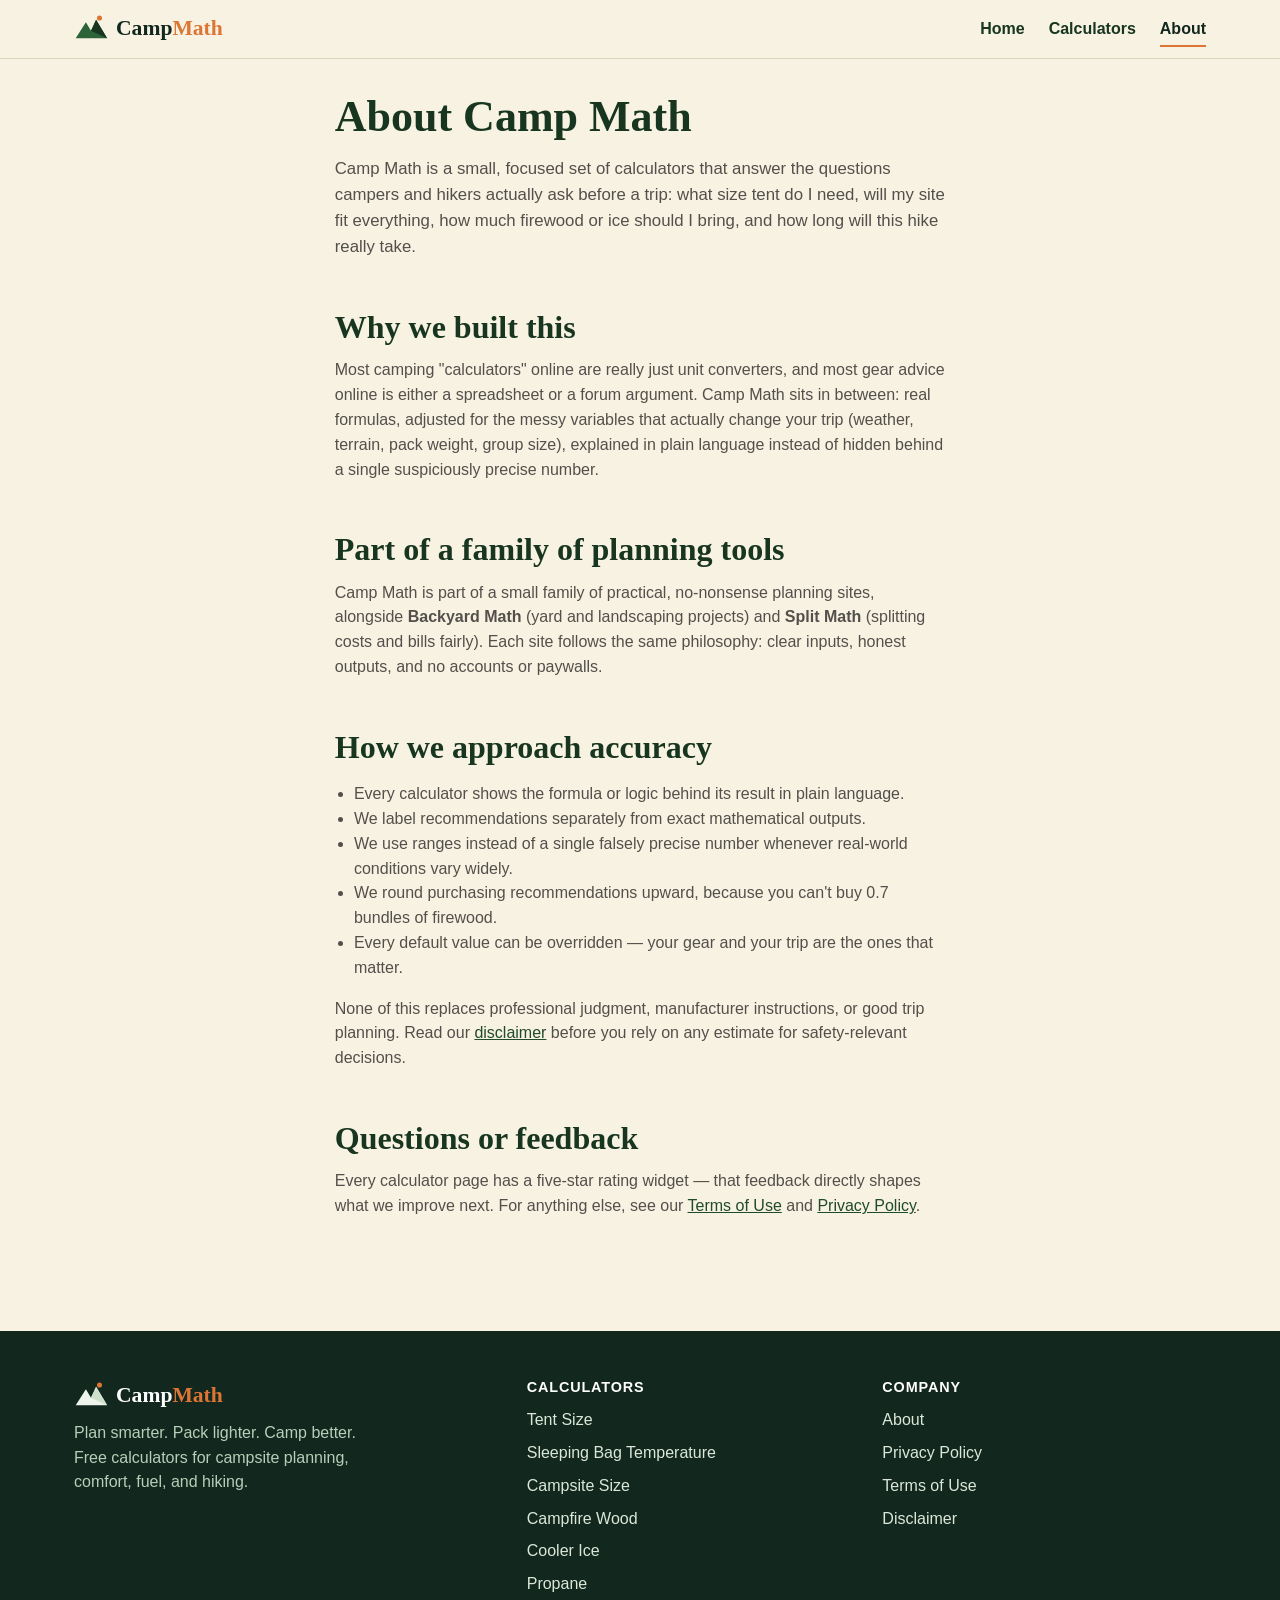
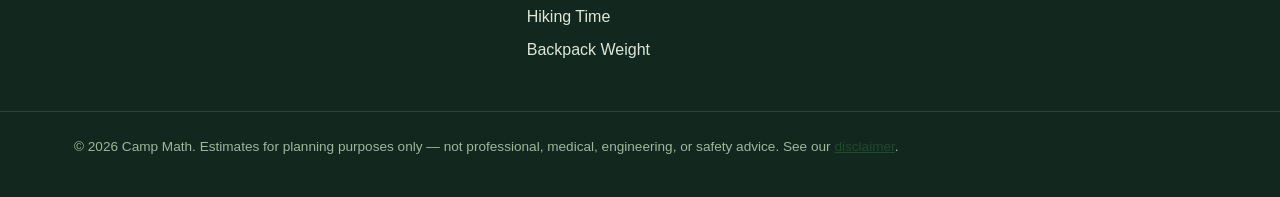
==== about.html @ 2137af8e "Build Camp Math: 8 camping/hiking calculators + homepage and legal pages Static HTML/CSS/vanilla-JS " ====
<!doctype html>
<html lang="en">
<head>
<meta charset="UTF-8">
<meta name="viewport" content="width=device-width, initial-scale=1">
<title>About Camp Math — Free Camping &amp; Hiking Calculators</title>
<meta name="description" content="Camp Math builds free, transparent planning calculators for campsite setup, camp comfort, fuel and supplies, and hiking and packing. Learn who we are and how our estimates work.">
<link rel="canonical" href="https://campmath.com/about.html">
<meta property="og:type" content="website">
<meta property="og:site_name" content="Camp Math">
<meta property="og:title" content="About Camp Math">
<meta property="og:description" content="Free, transparent planning calculators for campers and hikers. Learn how Camp Math's estimates work and why we show ranges instead of false precision.">
<meta property="og:url" content="https://campmath.com/about.html">
<meta property="og:image" content="https://campmath.com/images/og-image.png">
<meta name="twitter:card" content="summary_large_image">
<link rel="icon" href="/images/favicon.svg" type="image/svg+xml">
<link rel="stylesheet" href="/css/style.css">
</head>
<body>
<a class="skip-link" href="#main">Skip to main content</a>

<header class="site-header">
  <div class="container header-inner">
    <a href="/index.html" class="logo" aria-label="Camp Math home">
      <svg viewBox="0 0 40 40" aria-hidden="true"><path d="M2 31 L14 12 L20 22 L26 9 L39 31 Z" fill="#2c6339"/><path d="M20 22 L26 9 L39 31 Z" fill="#17351f"/><circle cx="30" cy="7" r="3" fill="#dd7635"/></svg>
      <span>Camp<span class="logo-accent">Math</span></span>
    </a>
    <button class="nav-toggle" type="button" data-nav-toggle aria-expanded="false" aria-controls="primary-nav">
      <span class="visually-hidden">Menu</span>
      <svg viewBox="0 0 24 24" fill="none" stroke="currentColor" stroke-width="2" stroke-linecap="round" aria-hidden="true"><line x1="3" y1="6" x2="21" y2="6"/><line x1="3" y1="12" x2="21" y2="12"/><line x1="3" y1="18" x2="21" y2="18"/></svg>
    </button>
    <nav id="primary-nav" class="primary-nav" data-primary-nav aria-label="Primary">
      <ul>
        <li><a href="/index.html">Home</a></li>
        <li><a href="/index.html#calculators">Calculators</a></li>
        <li><a href="/about.html" aria-current="page">About</a></li>
      </ul>
    </nav>
  </div>
</header>

<main id="main">
  <section class="section calc-hero">
    <div class="container prose">
      <h1>About Camp Math</h1>
      <p class="calc-intro">Camp Math is a small, focused set of calculators that answer the questions campers and hikers actually ask before a trip: what size tent do I need, will my site fit everything, how much firewood or ice should I bring, and how long will this hike really take.</p>

      <h2>Why we built this</h2>
      <p>Most camping "calculators" online are really just unit converters, and most gear advice online is either a spreadsheet or a forum argument. Camp Math sits in between: real formulas, adjusted for the messy variables that actually change your trip (weather, terrain, pack weight, group size), explained in plain language instead of hidden behind a single suspiciously precise number.</p>

      <h2>Part of a family of planning tools</h2>
      <p>Camp Math is part of a small family of practical, no-nonsense planning sites, alongside <strong>Backyard Math</strong> (yard and landscaping projects) and <strong>Split Math</strong> (splitting costs and bills fairly). Each site follows the same philosophy: clear inputs, honest outputs, and no accounts or paywalls.</p>

      <h2>How we approach accuracy</h2>
      <ul>
        <li>Every calculator shows the formula or logic behind its result in plain language.</li>
        <li>We label recommendations separately from exact mathematical outputs.</li>
        <li>We use ranges instead of a single falsely precise number whenever real-world conditions vary widely.</li>
        <li>We round purchasing recommendations upward, because you can't buy 0.7 bundles of firewood.</li>
        <li>Every default value can be overridden — your gear and your trip are the ones that matter.</li>
      </ul>
      <p>None of this replaces professional judgment, manufacturer instructions, or good trip planning. Read our <a href="/disclaimer.html">disclaimer</a> before you rely on any estimate for safety-relevant decisions.</p>

      <h2>Questions or feedback</h2>
      <p>Every calculator page has a five-star rating widget — that feedback directly shapes what we improve next. For anything else, see our <a href="/terms-of-use.html">Terms of Use</a> and <a href="/privacy-policy.html">Privacy Policy</a>.</p>
    </div>
  </section>
</main>

<footer class="site-footer contour-tile">
  <div class="container footer-inner">
    <div class="footer-brand">
      <a href="/index.html" class="logo" aria-label="Camp Math home">
        <svg viewBox="0 0 40 40" aria-hidden="true"><path d="M2 31 L14 12 L20 22 L26 9 L39 31 Z" fill="#eef4ec"/><path d="M20 22 L26 9 L39 31 Z" fill="#cfe0cd"/><circle cx="30" cy="7" r="3" fill="#dd7635"/></svg>
        <span>Camp<span class="logo-accent">Math</span></span>
      </a>
      <p class="footer-tagline">Plan smarter. Pack lighter. Camp better. Free calculators for campsite planning, comfort, fuel, and hiking.</p>
    </div>
    <div class="footer-col">
      <h3>Calculators</h3>
      <ul>
        <li><a href="/calculators/tent-size.html">Tent Size</a></li>
        <li><a href="/calculators/sleeping-bag.html">Sleeping Bag Temperature</a></li>
        <li><a href="/calculators/campsite-size.html">Campsite Size</a></li>
        <li><a href="/calculators/campfire-wood.html">Campfire Wood</a></li>
        <li><a href="/calculators/cooler-ice.html">Cooler Ice</a></li>
        <li><a href="/calculators/propane.html">Propane</a></li>
        <li><a href="/calculators/hiking-time.html">Hiking Time</a></li>
        <li><a href="/calculators/backpack-weight.html">Backpack Weight</a></li>
      </ul>
    </div>
    <div class="footer-col">
      <h3>Company</h3>
      <ul>
        <li><a href="/about.html">About</a></li>
        <li><a href="/privacy-policy.html">Privacy Policy</a></li>
        <li><a href="/terms-of-use.html">Terms of Use</a></li>
        <li><a href="/disclaimer.html">Disclaimer</a></li>
      </ul>
    </div>
  </div>
  <div class="footer-bottom">
    <div class="container">
      <p>&copy; <span data-current-year></span> Camp Math. Estimates for planning purposes only — not professional, medical, engineering, or safety advice. See our <a href="/disclaimer.html">disclaimer</a>.</p>
    </div>
  </div>
</footer>

<script src="/js/shared.js"></script>
</body>
</html>
---- css/style.css ----
/* =========================================================================
   Camp Math — shared stylesheet
   Design tokens, layout, components, and utilities used by every page.
   No build step: this file is loaded as-is by every HTML page in the site.
   ========================================================================= */

/* ---------- Design tokens ---------- */
:root {
  /* Brand palette */
  --forest-900: #12271d;
  --forest-800: #17351f;
  --forest-700: #204a2c;
  --forest-600: #2c6339;
  --forest-500: #3c7d49;
  --forest-100: #e3ede2;

  --canvas: #f8f2e3;
  --canvas-dim: #efe6cf;
  --canvas-card: #fffdf6;

  --charcoal: #292722;
  --charcoal-soft: #52504a;

  --sky: #5f95a8;
  --sky-dark: #3f6f80;
  --sky-tint: #e4eff2;

  --ember: #dd7635;
  --ember-dark: #b85a20;
  --ember-tint: #fbe8d8;

  --success: #3c7d49;
  --danger: #b3402c;
  --danger-tint: #fbe5df;

  /* Semantic */
  --bg: var(--canvas);
  --bg-alt: var(--canvas-dim);
  --surface: var(--canvas-card);
  --text: var(--charcoal);
  --text-muted: var(--charcoal-soft);
  --border: #e0d5b8;
  --focus-ring: #2c6339;

  /* Type */
  --font-body: -apple-system, BlinkMacSystemFont, "Segoe UI", Roboto, "Helvetica Neue", Arial, sans-serif;
  --font-display: Georgia, "Iowan Old Style", "Palatino Linotype", serif;

  /* Spacing scale */
  --space-1: 0.25rem;
  --space-2: 0.5rem;
  --space-3: 0.75rem;
  --space-4: 1rem;
  --space-5: 1.5rem;
  --space-6: 2rem;
  --space-7: 3rem;
  --space-8: 4.5rem;

  /* Shape */
  --radius-sm: 8px;
  --radius-md: 14px;
  --radius-lg: 22px;
  --radius-pill: 999px;

  /* Shadow */
  --shadow-sm: 0 1px 2px rgba(18, 39, 29, 0.08), 0 1px 1px rgba(18, 39, 29, 0.06);
  --shadow-md: 0 6px 20px rgba(18, 39, 29, 0.1), 0 2px 6px rgba(18, 39, 29, 0.06);
  --shadow-lg: 0 18px 40px rgba(18, 39, 29, 0.16), 0 6px 16px rgba(18, 39, 29, 0.08);

  --container-w: 1180px;
  --transition: 180ms ease;
}

/* ---------- Reset ---------- */
*, *::before, *::after { box-sizing: border-box; }
html { -webkit-text-size-adjust: 100%; scroll-behavior: smooth; }
@media (prefers-reduced-motion: reduce) {
  html { scroll-behavior: auto; }
  *, *::before, *::after {
    animation-duration: 0.001ms !important;
    animation-iteration-count: 1 !important;
    transition-duration: 0.001ms !important;
    scroll-behavior: auto !important;
  }
}
body {
  margin: 0;
  background: var(--bg);
  color: var(--text);
  font-family: var(--font-body);
  line-height: 1.55;
  -webkit-font-smoothing: antialiased;
}
img, svg { max-width: 100%; display: block; }
ul, ol { padding-left: 1.2em; }
a { color: var(--forest-700); }
a:hover { color: var(--ember-dark); }
h1, h2, h3, h4 { font-family: var(--font-display); line-height: 1.2; margin: 0 0 var(--space-3); color: var(--forest-800); }
h1 { font-size: clamp(1.9rem, 4vw, 2.75rem); }
h2 { font-size: clamp(1.5rem, 2.6vw, 2rem); }
h3 { font-size: 1.2rem; }
p { margin: 0 0 var(--space-4); }
button { font-family: inherit; }

.container { width: 100%; max-width: var(--container-w); margin: 0 auto; padding: 0 var(--space-5); }

.visually-hidden {
  position: absolute; width: 1px; height: 1px; padding: 0; margin: -1px;
  overflow: hidden; clip: rect(0,0,0,0); white-space: nowrap; border: 0;
}
.skip-link {
  position: absolute; left: var(--space-4); top: -60px;
  background: var(--forest-800); color: #fff; padding: var(--space-3) var(--space-4);
  border-radius: var(--radius-sm); z-index: 200; transition: top var(--transition);
}
.skip-link:focus { top: var(--space-4); }

:focus-visible {
  outline: 3px solid var(--focus-ring);
  outline-offset: 2px;
  border-radius: 4px;
}

/* Topographic contour pattern, used as a subtle background texture */
.contour-bg {
  background-image:
    radial-gradient(circle at 20% 30%, rgba(60, 125, 73, 0.10) 0, rgba(60, 125, 73, 0.10) 40px, transparent 41px),
    radial-gradient(circle at 20% 30%, rgba(60, 125, 73, 0.08) 0, rgba(60, 125, 73, 0.08) 70px, transparent 71px),
    radial-gradient(circle at 85% 70%, rgba(95, 149, 168, 0.10) 0, rgba(95, 149, 168, 0.10) 55px, transparent 56px),
    radial-gradient(circle at 85% 70%, rgba(95, 149, 168, 0.08) 0, rgba(95, 149, 168, 0.08) 90px, transparent 91px);
  background-repeat: no-repeat;
  background-size: 100% 100%;
}
.contour-tile {
  background-image: url("data:image/svg+xml,%3Csvg xmlns='http://www.w3.org/2000/svg' width='120' height='120' viewBox='0 0 120 120'%3E%3Cg fill='none' stroke='%233c7d49' stroke-opacity='0.09' stroke-width='1.5'%3E%3Ccircle cx='60' cy='60' r='14'/%3E%3Ccircle cx='60' cy='60' r='28'/%3E%3Ccircle cx='60' cy='60' r='42'/%3E%3Ccircle cx='60' cy='60' r='56'/%3E%3C/g%3E%3C/svg%3E");
  background-size: 120px 120px;
}

/* ---------- Buttons ---------- */
.btn {
  display: inline-flex; align-items: center; justify-content: center; gap: var(--space-2);
  font-weight: 600; font-size: 0.95rem; text-decoration: none; cursor: pointer;
  border-radius: var(--radius-pill); border: 2px solid transparent;
  padding: 0.75em 1.5em; transition: transform var(--transition), box-shadow var(--transition), background var(--transition), color var(--transition);
  line-height: 1.2;
}
.btn:hover { transform: translateY(-1px); }
.btn:active { transform: translateY(0); }
.btn-primary { background: var(--ember); color: #fff; box-shadow: var(--shadow-sm); }
.btn-primary:hover { background: var(--ember-dark); color: #fff; box-shadow: var(--shadow-md); }
.btn-secondary { background: var(--forest-800); color: #fff; }
.btn-secondary:hover { background: var(--forest-900); color: #fff; }
.btn-outline { background: transparent; border-color: var(--forest-700); color: var(--forest-800); }
.btn-outline:hover { background: var(--forest-100); color: var(--forest-900); }
.btn-ghost { background: transparent; color: var(--forest-800); padding: 0.6em 1em; }
.btn-ghost:hover { background: var(--forest-100); }
.btn-sm { padding: 0.5em 1.1em; font-size: 0.85rem; }
.btn-block { width: 100%; }
.btn:disabled { opacity: 0.55; cursor: not-allowed; transform: none; }

/* ---------- Header ---------- */
.site-header {
  position: sticky; top: 0; z-index: 100;
  background: rgba(248, 242, 227, 0.92);
  backdrop-filter: saturate(140%) blur(8px);
  border-bottom: 1px solid var(--border);
}
.header-inner { display: flex; align-items: center; justify-content: space-between; padding-block: var(--space-3); gap: var(--space-4); }
.logo { display: inline-flex; align-items: center; gap: var(--space-2); text-decoration: none; font-family: var(--font-display); font-weight: 700; font-size: 1.35rem; color: var(--forest-900); }
.logo svg { width: 34px; height: 34px; flex: none; }
.logo-accent { color: var(--ember); }
.nav-toggle {
  display: none; background: transparent; border: 2px solid var(--forest-700); border-radius: var(--radius-sm);
  padding: 0.4em 0.6em; cursor: pointer;
}
.nav-toggle svg { width: 22px; height: 22px; }
.primary-nav ul { list-style: none; display: flex; gap: var(--space-5); margin: 0; padding: 0; align-items: center; }
.primary-nav a { text-decoration: none; font-weight: 600; color: var(--forest-800); padding: var(--space-2) 0; border-bottom: 2px solid transparent; }
.primary-nav a:hover, .primary-nav a[aria-current="page"] { border-bottom-color: var(--ember); color: var(--forest-900); }

@media (max-width: 720px) {
  .nav-toggle { display: inline-flex; align-items: center; justify-content: center; }
  .primary-nav {
    position: absolute; inset-inline: 0; top: 100%;
    background: var(--canvas); border-bottom: 1px solid var(--border);
    box-shadow: var(--shadow-md);
    max-height: 0; overflow: hidden;
    visibility: hidden;
    transition: max-height var(--transition), visibility 0s linear var(--transition);
  }
  .primary-nav.is-open { max-height: 400px; visibility: visible; transition-delay: 0s; }
  .primary-nav ul { flex-direction: column; align-items: stretch; gap: 0; padding: var(--space-3) var(--space-5) var(--space-5); }
  .primary-nav a { display: block; padding: var(--space-3) 0; }
}

/* ---------- Footer ---------- */
.site-footer { background: var(--forest-900); color: #eef4ec; margin-top: var(--space-8); }
.footer-inner { padding-block: var(--space-7); display: grid; gap: var(--space-6); grid-template-columns: 1.3fr 1fr 1fr; }
.footer-brand .logo { color: #fff; }
.footer-tagline { color: #b9ceb8; max-width: 32ch; }
.footer-col h3 { color: #fff; font-family: var(--font-body); font-size: 0.9rem; text-transform: uppercase; letter-spacing: 0.06em; margin-bottom: var(--space-3); }
.footer-col ul { list-style: none; margin: 0; padding: 0; display: grid; gap: var(--space-2); }
.footer-col a { color: #dbe8d9; text-decoration: none; }
.footer-col a:hover { color: #fff; text-decoration: underline; }
.footer-bottom { border-top: 1px solid rgba(255,255,255,0.12); padding-block: var(--space-5); color: #9fb69d; font-size: 0.85rem; }
@media (max-width: 780px) { .footer-inner { grid-template-columns: 1fr; } }

/* ---------- Hero ---------- */
.hero {
  padding-block: var(--space-8) var(--space-7);
  background: linear-gradient(180deg, var(--forest-100), var(--canvas) 70%);
  position: relative; overflow: hidden;
}
.hero-inner { display: grid; grid-template-columns: 1.1fr 0.9fr; gap: var(--space-7); align-items: center; }
.hero-eyebrow {
  display: inline-flex; align-items: center; gap: var(--space-2);
  background: var(--ember-tint); color: var(--ember-dark); font-weight: 700; font-size: 0.8rem;
  padding: 0.35em 0.9em; border-radius: var(--radius-pill); margin-bottom: var(--space-4); letter-spacing: 0.02em;
}
.hero h1 { margin-bottom: var(--space-3); }
.hero-tagline { font-size: 1.2rem; color: var(--forest-700); font-weight: 600; }
.hero-lead { font-size: 1.05rem; color: var(--text-muted); max-width: 54ch; }
.hero-actions { display: flex; gap: var(--space-4); flex-wrap: wrap; margin-top: var(--space-5); }
.hero-art { justify-self: center; }
@media (max-width: 860px) {
  .hero-inner { grid-template-columns: 1fr; }
  .hero-art { order: -1; max-width: 280px; margin-inline: auto; }
}

/* Campfire flicker illustration used in the hero */
.campfire { width: 230px; }
.campfire .flame { transform-origin: 50% 100%; animation: flicker 2.6s ease-in-out infinite; }
.campfire .flame-inner { transform-origin: 50% 100%; animation: flicker 2.1s ease-in-out infinite reverse; }
@keyframes flicker {
  0%, 100% { transform: scaleY(1) scaleX(1) rotate(0deg); }
  25% { transform: scaleY(1.05) scaleX(0.97) rotate(-1.5deg); }
  50% { transform: scaleY(0.96) scaleX(1.03) rotate(1deg); }
  75% { transform: scaleY(1.03) scaleX(0.98) rotate(-0.5deg); }
}

/* ---------- Section basics ---------- */
.section { padding-block: var(--space-8); }
.section-alt { background: var(--bg-alt); }
.section-head { max-width: 62ch; margin-bottom: var(--space-6); }
.section-head p { color: var(--text-muted); }
.eyebrow { text-transform: uppercase; letter-spacing: 0.08em; font-weight: 700; color: var(--forest-600); font-size: 0.8rem; }

/* ---------- Cards ---------- */
.card {
  background: var(--surface); border-radius: var(--radius-lg); box-shadow: var(--shadow-sm);
  border: 1px solid var(--border); padding: var(--space-5); transition: box-shadow var(--transition), transform var(--transition);
}
.grid { display: grid; gap: var(--space-5); }
.grid-2 { grid-template-columns: repeat(2, 1fr); }
.grid-3 { grid-template-columns: repeat(3, 1fr); }
.grid-4 { grid-template-columns: repeat(4, 1fr); }
@media (max-width: 980px) { .grid-4 { grid-template-columns: repeat(2, 1fr); } .grid-3 { grid-template-columns: repeat(2, 1fr); } }
@media (max-width: 620px) { .grid-2, .grid-3, .grid-4 { grid-template-columns: 1fr; } }

.calc-card {
  display: flex; flex-direction: column; gap: var(--space-3); text-decoration: none; color: inherit;
  height: 100%;
}
.calc-card:hover, .calc-card:focus-visible { box-shadow: var(--shadow-lg); transform: translateY(-3px); }
.calc-card .icon-badge { background: var(--forest-100); color: var(--forest-700); }
.calc-card h3 { margin: 0; color: var(--forest-900); font-size: 1.15rem; }
.calc-card p { color: var(--text-muted); margin: 0; font-size: 0.95rem; flex-grow: 1; }
.calc-card .card-cta { font-weight: 700; color: var(--ember-dark); display: inline-flex; align-items: center; gap: 0.35em; }
.calc-card .card-cta svg { width: 16px; height: 16px; transition: transform var(--transition); }
.calc-card:hover .card-cta svg { transform: translateX(3px); }

.icon-badge {
  width: 52px; height: 52px; border-radius: var(--radius-md);
  display: inline-flex; align-items: center; justify-content: center; flex: none;
}
.icon-badge svg { width: 28px; height: 28px; }

.category-card { border-top: 4px solid var(--sky); }
.category-card.cat-fuel { border-top-color: var(--ember); }
.category-card.cat-comfort { border-top-color: var(--forest-500); }
.category-card.cat-hiking { border-top-color: var(--sky-dark); }
.category-card h3 { display: flex; align-items: center; gap: var(--space-2); }

.featured-card {
  display: grid; grid-template-columns: 1fr 1fr; gap: var(--space-6); align-items: center;
  background: linear-gradient(135deg, var(--forest-800), var(--forest-600));
  color: #fff; border: none; box-shadow: var(--shadow-lg);
}
.featured-card h2, .featured-card h3 { color: #fff; }
.featured-card p { color: #dcebda; }
.featured-card .eyebrow { color: #bfe0c2; }
@media (max-width: 780px) { .featured-card { grid-template-columns: 1fr; } }

/* ---------- Steps / how it works ---------- */
.steps { counter-reset: step; }
.step { position: relative; padding-left: 3.2rem; }
.step::before {
  counter-increment: step; content: counter(step);
  position: absolute; left: 0; top: 0; width: 2.4rem; height: 2.4rem; border-radius: 50%;
  background: var(--forest-700); color: #fff; font-weight: 700; display: flex; align-items: center; justify-content: center;
}

/* ---------- Trust section ---------- */
.trust-grid { display: grid; grid-template-columns: repeat(3, 1fr); gap: var(--space-5); }
@media (max-width: 780px) { .trust-grid { grid-template-columns: 1fr; } }
.trust-card { text-align: left; }
.trust-card .icon-badge { background: var(--sky-tint); color: var(--sky-dark); margin-bottom: var(--space-3); }

/* ---------- Calculator page layout ---------- */
.calc-hero { padding-block: var(--space-6) var(--space-5); }
.calc-hero .eyebrow { display: block; margin-bottom: var(--space-2); }
.breadcrumbs { font-size: 0.85rem; color: var(--text-muted); margin-bottom: var(--space-3); }
.breadcrumbs a { color: var(--text-muted); }
.calc-intro { max-width: 68ch; color: var(--text-muted); font-size: 1.05rem; }

.calc-layout {
  display: grid; grid-template-columns: 1.15fr 0.85fr; gap: var(--space-6); align-items: start;
}
@media (max-width: 940px) { .calc-layout { grid-template-columns: 1fr; } }

.calc-form-card { padding: var(--space-6); }
.calc-form-card h2 { font-size: 1.3rem; }

.field { margin-bottom: var(--space-5); }
.field label, .field legend { display: block; font-weight: 700; margin-bottom: 0.35em; color: var(--forest-900); font-size: 0.95rem; padding: 0; }
.field .help { display: block; font-weight: 400; font-size: 0.85rem; color: var(--text-muted); margin-top: 0.3em; }
.field input[type="number"], .field input[type="text"], .field input[type="time"], .field select {
  width: 100%; padding: 0.65em 0.8em; border-radius: var(--radius-sm); border: 1.5px solid var(--border);
  background: #fff; font-size: 1rem; color: var(--text); transition: border-color var(--transition), box-shadow var(--transition);
}
.field input:focus, .field select:focus { border-color: var(--forest-600); box-shadow: 0 0 0 3px rgba(60,125,73,0.15); }
.field-row { display: grid; gap: var(--space-4); grid-template-columns: repeat(2, 1fr); }
.field-row.cols-3 { grid-template-columns: repeat(3, 1fr); }
@media (max-width: 560px) { .field-row, .field-row.cols-3 { grid-template-columns: 1fr; } }
.field.invalid input, .field.invalid select { border-color: var(--danger); }
.field .error-msg { display: none; color: var(--danger); font-size: 0.85rem; margin-top: 0.3em; font-weight: 600; }
.field.invalid .error-msg { display: block; }
fieldset { border: none; margin: 0; padding: 0; }

.unit-toggle, .segmented {
  display: inline-flex; background: var(--bg-alt); border-radius: var(--radius-pill); padding: 3px; gap: 2px;
}
.segmented { display: flex; flex-wrap: wrap; }
.unit-toggle button, .segmented button {
  border: none; background: transparent; padding: 0.5em 1em; border-radius: var(--radius-pill);
  font-weight: 600; font-size: 0.85rem; cursor: pointer; color: var(--text-muted); flex: 1;
}
.unit-toggle button[aria-pressed="true"], .segmented button[aria-pressed="true"] {
  background: var(--forest-700); color: #fff; box-shadow: var(--shadow-sm);
}

.range-field { display: flex; align-items: center; gap: var(--space-3); }
.range-field input[type="range"] { flex: 1; accent-color: var(--forest-600); }
.range-value { min-width: 4.2em; text-align: right; font-weight: 700; color: var(--forest-800); }

.checkbox-row { display: flex; align-items: center; gap: var(--space-2); font-weight: 600; }
.checkbox-row input { width: 1.15em; height: 1.15em; accent-color: var(--forest-600); }

.form-actions { display: flex; gap: var(--space-3); flex-wrap: wrap; margin-top: var(--space-6); }

/* Appliance / multi-row repeaters (propane calculator) */
.repeater-row { border: 1.5px dashed var(--border); border-radius: var(--radius-md); padding: var(--space-4); margin-bottom: var(--space-4); position: relative; }
.repeater-row .remove-row { position: absolute; top: var(--space-3); right: var(--space-3); background: var(--danger-tint); color: var(--danger); border: none; border-radius: 50%; width: 28px; height: 28px; cursor: pointer; font-weight: 700; }

/* ---------- Results ---------- */
.results-panel { position: sticky; top: 92px; display: grid; gap: var(--space-4); }
@media (max-width: 940px) { .results-panel { position: static; } }

.result-primary {
  background: linear-gradient(160deg, var(--forest-700), var(--forest-800));
  color: #fff; padding: var(--space-6); text-align: center; border: none; box-shadow: var(--shadow-lg);
  animation: pop-in 420ms ease;
}
@keyframes pop-in { from { opacity: 0; transform: translateY(8px) scale(0.98); } to { opacity: 1; transform: none; } }
.result-primary .eyebrow { color: #bfe0c2; }
.result-primary .result-value { font-family: var(--font-display); font-size: clamp(2.1rem, 5vw, 3rem); font-weight: 700; margin: var(--space-2) 0; }
.result-primary .result-unit { font-size: 1.1rem; font-weight: 400; opacity: 0.85; }
.result-primary .result-sub { color: #dcebda; }

.result-grid { display: grid; grid-template-columns: repeat(2, 1fr); gap: var(--space-3); }
@media (max-width: 480px) { .result-grid { grid-template-columns: 1fr; } }
.result-card { text-align: center; padding: var(--space-4); }
.result-card .label { font-size: 0.8rem; text-transform: uppercase; letter-spacing: 0.04em; color: var(--text-muted); font-weight: 700; }
.result-card .value { font-size: 1.5rem; font-weight: 700; color: var(--forest-800); }

.callout {
  border-radius: var(--radius-md); padding: var(--space-4); font-size: 0.92rem;
  border: 1.5px solid var(--border); background: var(--bg-alt);
}
.callout.callout-warn { background: var(--ember-tint); border-color: #f0c9a3; color: #7a3d10; }
.callout.callout-info { background: var(--sky-tint); border-color: #bcdae2; color: #244752; }
.callout h4 { margin: 0 0 var(--space-2); font-family: var(--font-body); font-size: 0.95rem; }

.why-vary { margin-top: var(--space-4); }
.why-vary summary { cursor: pointer; font-weight: 700; color: var(--forest-800); padding: var(--space-2) 0; }

/* Gauges */
.gauge { display: grid; gap: var(--space-2); }
.gauge-track { height: 14px; border-radius: var(--radius-pill); background: var(--bg-alt); overflow: hidden; border: 1px solid var(--border); }
.gauge-fill { height: 100%; border-radius: var(--radius-pill); background: linear-gradient(90deg, var(--forest-500), var(--sky)); transition: width 500ms ease; }
.gauge-fill.warn { background: linear-gradient(90deg, var(--ember), var(--danger)); }
.gauge-labels { display: flex; justify-content: space-between; font-size: 0.78rem; color: var(--text-muted); }

/* ---------- Diagrams (tent / campsite / trail) ---------- */
.diagram-card { text-align: center; }
.diagram-card svg { margin-inline: auto; }
.trail-progress { width: 100%; }
.trail-progress .trail-line { stroke-dasharray: 4 6; }
.trail-progress .trail-fill { transition: stroke-dashoffset 600ms ease; }
.trail-progress .hiker { transition: offset-distance 600ms ease; }

/* ---------- FAQ ---------- */
.faq-list { display: grid; gap: var(--space-3); }
.faq-item { background: var(--surface); border: 1px solid var(--border); border-radius: var(--radius-md); padding: 0; overflow: hidden; }
.faq-item summary {
  cursor: pointer; font-weight: 700; padding: var(--space-4) var(--space-5); list-style: none;
  display: flex; justify-content: space-between; align-items: center; gap: var(--space-3);
  color: var(--forest-900);
}
.faq-item summary::-webkit-details-marker { display: none; }
.faq-item summary::after { content: "+"; font-size: 1.3rem; color: var(--ember); flex: none; }
.faq-item[open] summary::after { content: "\2212"; }
.faq-item .faq-answer { padding: 0 var(--space-5) var(--space-5); color: var(--text-muted); margin: 0; }

/* ---------- Rating widget ---------- */
.rating-widget { text-align: center; padding: var(--space-6); background: var(--forest-100); }
.rating-title { margin-bottom: var(--space-3); }
.stars { display: inline-flex; gap: 0.2em; font-size: 2rem; }
.stars .star { background: none; border: none; cursor: pointer; color: rgba(41, 39, 34, 0.28); padding: 0.1em; line-height: 1; transition: transform 120ms ease, color 120ms ease; }
.stars .star:hover, .stars .star:focus-visible { transform: scale(1.15); }
.stars.is-hovering .star.filled,
.stars .star.selected { color: var(--ember); }
.stars .star:disabled { cursor: default; }
.rating-thanks { font-weight: 700; color: var(--forest-700); margin-top: var(--space-3); }
.rating-thanks::before { content: "\2713  "; }

/* ---------- Assumptions / explanation lists ---------- */
.assumption-list { display: grid; gap: var(--space-2); list-style: none; padding: 0; }
.assumption-list li { padding-left: 1.6em; position: relative; }
.assumption-list li::before { content: "\1F441"; position: absolute; left: 0; }
.formula-box { background: var(--bg-alt); border-radius: var(--radius-md); padding: var(--space-4); font-size: 0.92rem; border: 1px solid var(--border); }
.formula-box code { background: rgba(0,0,0,0.05); padding: 0.1em 0.4em; border-radius: 4px; }

/* ---------- Related calculators ---------- */
.related-grid { display: grid; grid-template-columns: repeat(3, 1fr); gap: var(--space-4); }
@media (max-width: 780px) { .related-grid { grid-template-columns: 1fr; } }

/* ---------- Legal pages ---------- */
.prose { max-width: 74ch; }
.prose h2 { margin-top: var(--space-7); }
.prose ul { color: var(--text-muted); }
.prose p { color: var(--text-muted); }
.update-date { color: var(--text-muted); font-size: 0.9rem; }

/* ---------- Toast (copy result) ---------- */
.toast {
  position: fixed; bottom: var(--space-5); left: 50%; transform: translate(-50%, 20px);
  background: var(--forest-900); color: #fff; padding: 0.8em 1.4em; border-radius: var(--radius-pill);
  box-shadow: var(--shadow-lg); opacity: 0; pointer-events: none; transition: opacity var(--transition), transform var(--transition);
  z-index: 300; font-weight: 600; font-size: 0.9rem;
}
.toast.is-visible { opacity: 1; transform: translate(-50%, 0); pointer-events: auto; }

/* ---------- Confetti (success flourish) ---------- */
.confetti-piece {
  position: absolute; width: 8px; height: 8px; top: -10px; opacity: 0.9; border-radius: 2px;
  animation: confetti-fall 1400ms ease-in forwards;
}
@keyframes confetti-fall {
  to { transform: translateY(160px) rotate(240deg); opacity: 0; }
}
@media (prefers-reduced-motion: reduce) {
  .confetti-piece, .result-primary, .campfire .flame, .campfire .flame-inner { animation: none !important; }
}

/* ---------- Misc ---------- */
.text-center { text-align: center; }
.mt-0 { margin-top: 0; }
.stack { display: grid; gap: var(--space-4); }
.badge { display: inline-block; background: var(--sky-tint); color: var(--sky-dark); font-size: 0.75rem; font-weight: 700; padding: 0.2em 0.7em; border-radius: var(--radius-pill); }
hr.rule { border: none; border-top: 1px solid var(--border); margin: var(--space-6) 0; }
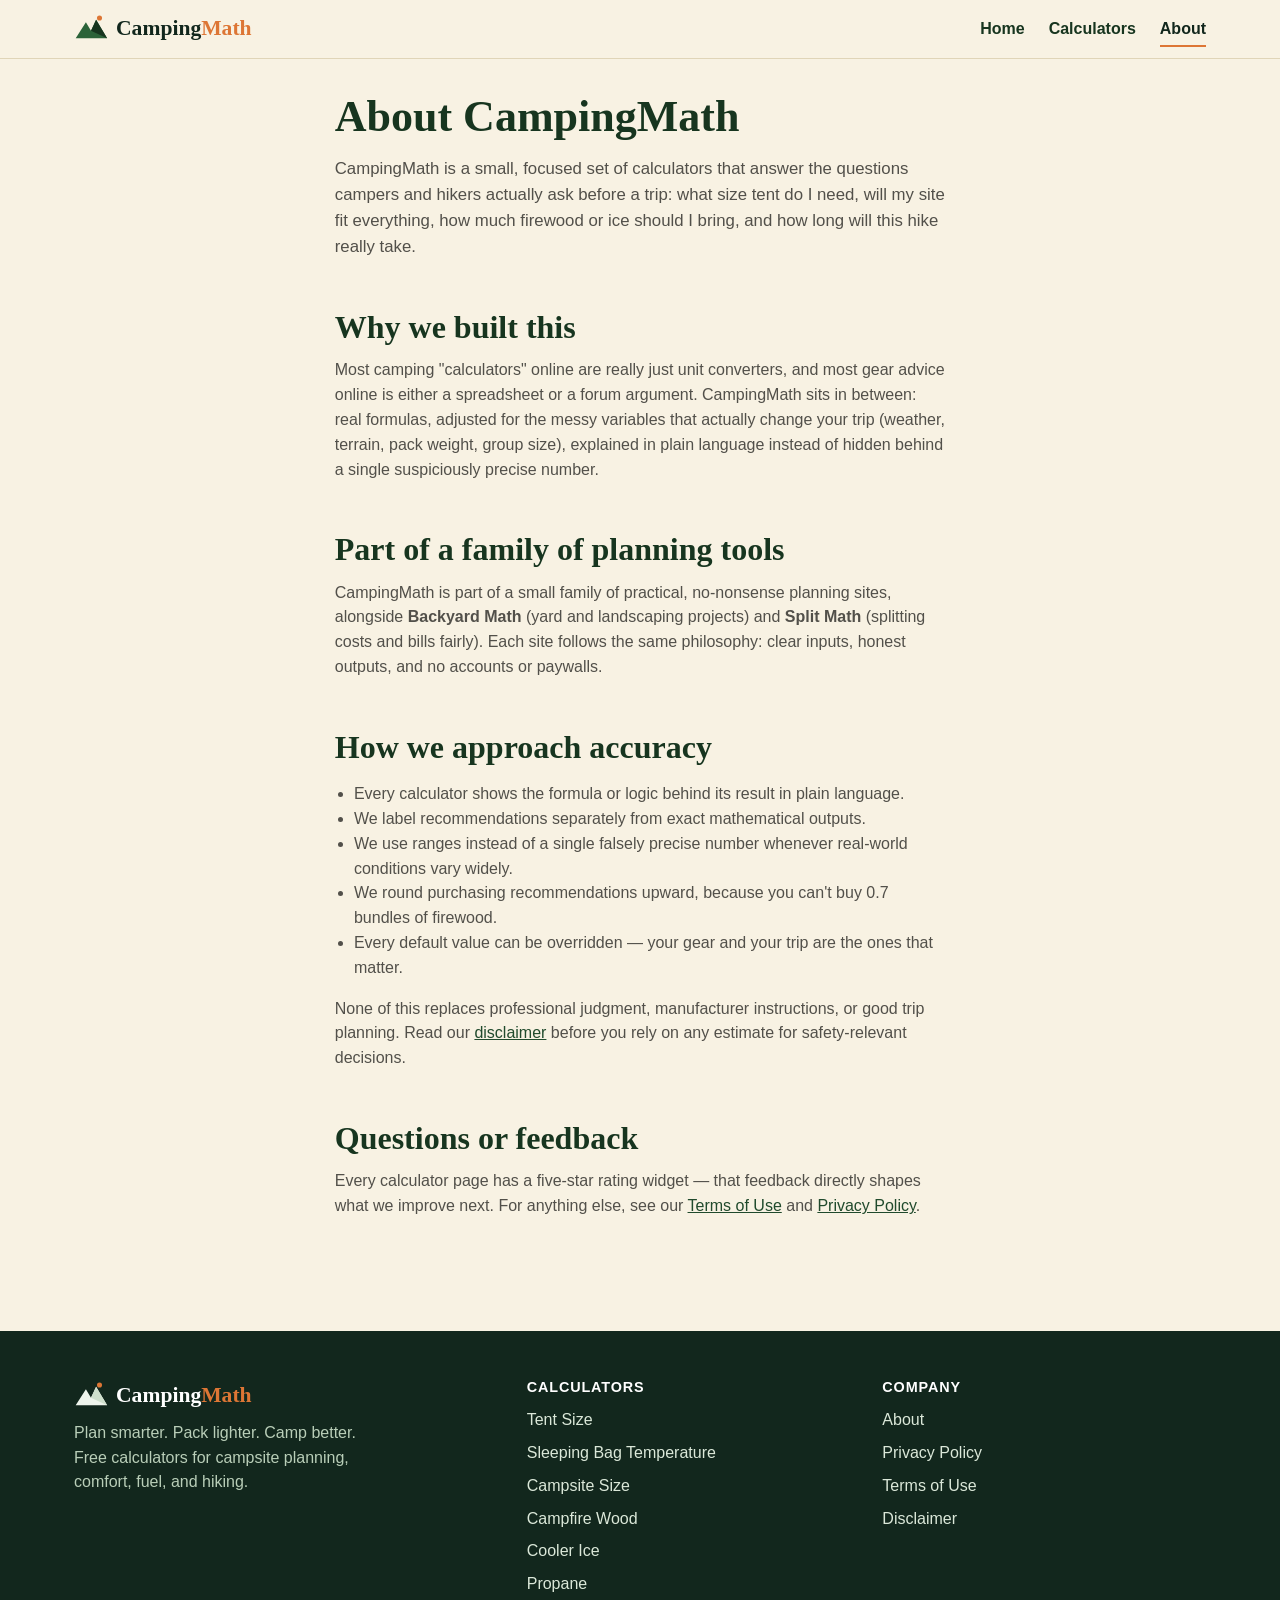
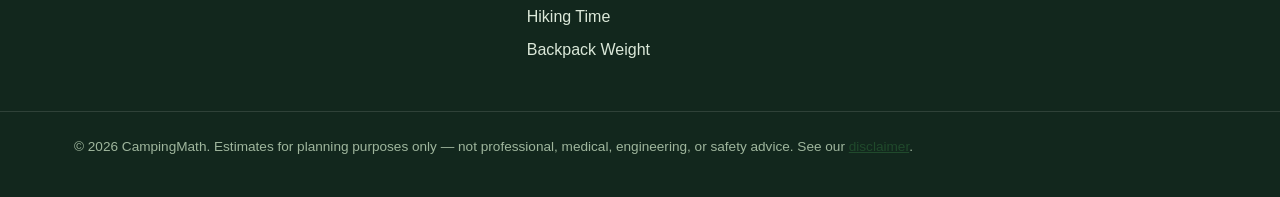
==== commit 0a04bc93: "Rebrand from Camp Math to CampingMath Replace every brand-name reference across the site (logo wordm" ====
--- a/about.html
+++ b/about.html
@@ -3,15 +3,15 @@
 <head>
 <meta charset="UTF-8">
 <meta name="viewport" content="width=device-width, initial-scale=1">
-<title>About Camp Math — Free Camping &amp; Hiking Calculators</title>
-<meta name="description" content="Camp Math builds free, transparent planning calculators for campsite setup, camp comfort, fuel and supplies, and hiking and packing. Learn who we are and how our estimates work.">
-<link rel="canonical" href="https://campmath.com/about.html">
+<title>About CampingMath — Free Camping &amp; Hiking Calculators</title>
+<meta name="description" content="CampingMath builds free, transparent planning calculators for campsite setup, camp comfort, fuel and supplies, and hiking and packing. Learn who we are and how our estimates work.">
+<link rel="canonical" href="https://campingmath.com/about.html">
 <meta property="og:type" content="website">
-<meta property="og:site_name" content="Camp Math">
-<meta property="og:title" content="About Camp Math">
-<meta property="og:description" content="Free, transparent planning calculators for campers and hikers. Learn how Camp Math's estimates work and why we show ranges instead of false precision.">
-<meta property="og:url" content="https://campmath.com/about.html">
-<meta property="og:image" content="https://campmath.com/images/og-image.png">
+<meta property="og:site_name" content="CampingMath">
+<meta property="og:title" content="About CampingMath">
+<meta property="og:description" content="Free, transparent planning calculators for campers and hikers. Learn how CampingMath's estimates work and why we show ranges instead of false precision.">
+<meta property="og:url" content="https://campingmath.com/about.html">
+<meta property="og:image" content="https://campingmath.com/images/og-image.png">
 <meta name="twitter:card" content="summary_large_image">
 <link rel="icon" href="/images/favicon.svg" type="image/svg+xml">
 <link rel="stylesheet" href="/css/style.css">
@@ -21,9 +21,9 @@
 
 <header class="site-header">
   <div class="container header-inner">
-    <a href="/index.html" class="logo" aria-label="Camp Math home">
+    <a href="/index.html" class="logo" aria-label="CampingMath home">
       <svg viewBox="0 0 40 40" aria-hidden="true"><path d="M2 31 L14 12 L20 22 L26 9 L39 31 Z" fill="#2c6339"/><path d="M20 22 L26 9 L39 31 Z" fill="#17351f"/><circle cx="30" cy="7" r="3" fill="#dd7635"/></svg>
-      <span>Camp<span class="logo-accent">Math</span></span>
+      <span>Camping<span class="logo-accent">Math</span></span>
     </a>
     <button class="nav-toggle" type="button" data-nav-toggle aria-expanded="false" aria-controls="primary-nav">
       <span class="visually-hidden">Menu</span>
@@ -42,14 +42,14 @@
 <main id="main">
   <section class="section calc-hero">
     <div class="container prose">
-      <h1>About Camp Math</h1>
-      <p class="calc-intro">Camp Math is a small, focused set of calculators that answer the questions campers and hikers actually ask before a trip: what size tent do I need, will my site fit everything, how much firewood or ice should I bring, and how long will this hike really take.</p>
+      <h1>About CampingMath</h1>
+      <p class="calc-intro">CampingMath is a small, focused set of calculators that answer the questions campers and hikers actually ask before a trip: what size tent do I need, will my site fit everything, how much firewood or ice should I bring, and how long will this hike really take.</p>
 
       <h2>Why we built this</h2>
-      <p>Most camping "calculators" online are really just unit converters, and most gear advice online is either a spreadsheet or a forum argument. Camp Math sits in between: real formulas, adjusted for the messy variables that actually change your trip (weather, terrain, pack weight, group size), explained in plain language instead of hidden behind a single suspiciously precise number.</p>
+      <p>Most camping "calculators" online are really just unit converters, and most gear advice online is either a spreadsheet or a forum argument. CampingMath sits in between: real formulas, adjusted for the messy variables that actually change your trip (weather, terrain, pack weight, group size), explained in plain language instead of hidden behind a single suspiciously precise number.</p>
 
       <h2>Part of a family of planning tools</h2>
-      <p>Camp Math is part of a small family of practical, no-nonsense planning sites, alongside <strong>Backyard Math</strong> (yard and landscaping projects) and <strong>Split Math</strong> (splitting costs and bills fairly). Each site follows the same philosophy: clear inputs, honest outputs, and no accounts or paywalls.</p>
+      <p>CampingMath is part of a small family of practical, no-nonsense planning sites, alongside <strong>Backyard Math</strong> (yard and landscaping projects) and <strong>Split Math</strong> (splitting costs and bills fairly). Each site follows the same philosophy: clear inputs, honest outputs, and no accounts or paywalls.</p>
 
       <h2>How we approach accuracy</h2>
       <ul>
@@ -70,9 +70,9 @@
 <footer class="site-footer contour-tile">
   <div class="container footer-inner">
     <div class="footer-brand">
-      <a href="/index.html" class="logo" aria-label="Camp Math home">
+      <a href="/index.html" class="logo" aria-label="CampingMath home">
         <svg viewBox="0 0 40 40" aria-hidden="true"><path d="M2 31 L14 12 L20 22 L26 9 L39 31 Z" fill="#eef4ec"/><path d="M20 22 L26 9 L39 31 Z" fill="#cfe0cd"/><circle cx="30" cy="7" r="3" fill="#dd7635"/></svg>
-        <span>Camp<span class="logo-accent">Math</span></span>
+        <span>Camping<span class="logo-accent">Math</span></span>
       </a>
       <p class="footer-tagline">Plan smarter. Pack lighter. Camp better. Free calculators for campsite planning, comfort, fuel, and hiking.</p>
     </div>
@@ -101,7 +101,7 @@
   </div>
   <div class="footer-bottom">
     <div class="container">
-      <p>&copy; <span data-current-year></span> Camp Math. Estimates for planning purposes only — not professional, medical, engineering, or safety advice. See our <a href="/disclaimer.html">disclaimer</a>.</p>
+      <p>&copy; <span data-current-year></span> CampingMath. Estimates for planning purposes only — not professional, medical, engineering, or safety advice. See our <a href="/disclaimer.html">disclaimer</a>.</p>
     </div>
   </div>
 </footer>
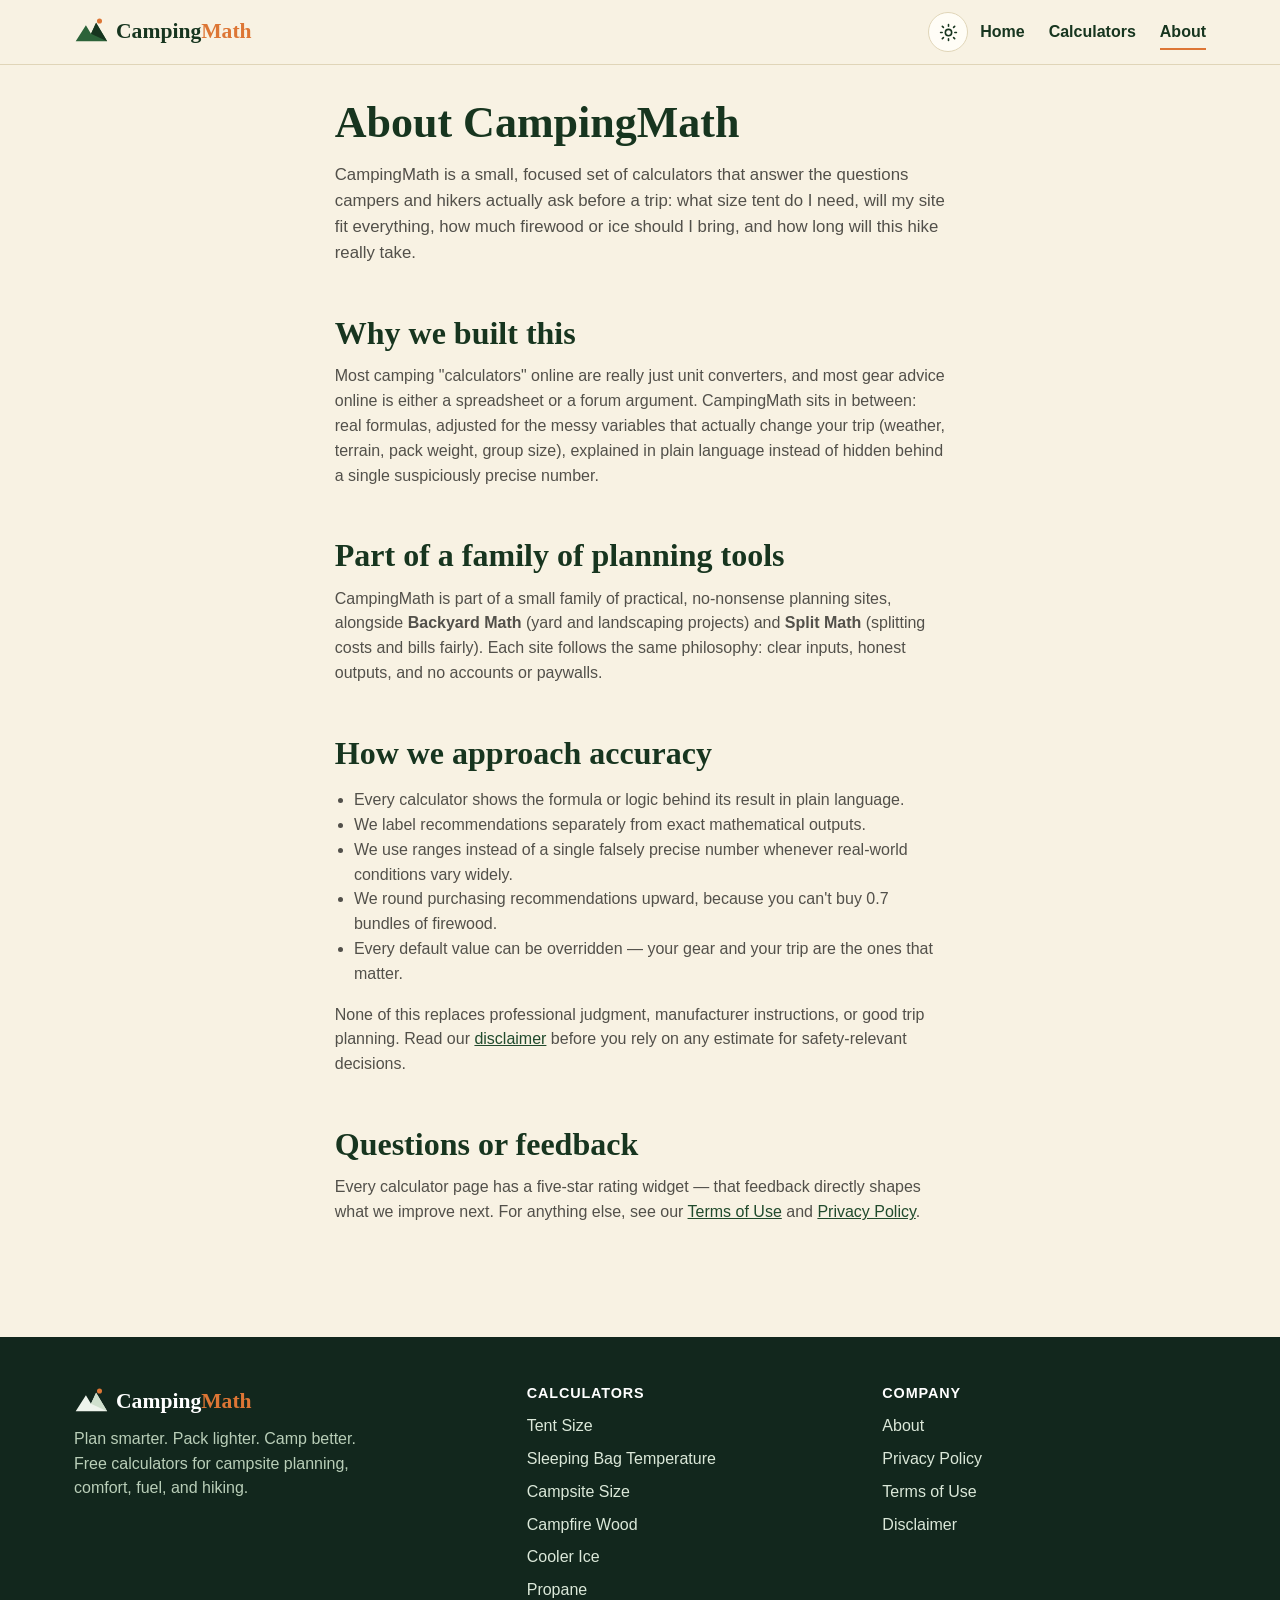
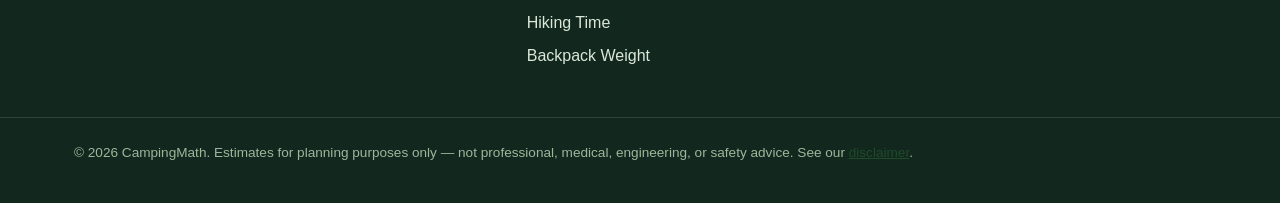
==== commit a6c3bd7a: "Add dark mode, fix result-number legibility, bigger fire, smarter tent diagram - Site-wide dark mode" ====
--- a/about.html
+++ b/about.html
@@ -14,6 +14,9 @@
 <meta property="og:image" content="https://campingmath.com/images/og-image.png">
 <meta name="twitter:card" content="summary_large_image">
 <link rel="icon" href="/images/favicon.svg" type="image/svg+xml">
+<script>
+(function(){try{var t=localStorage.getItem("campingmath_theme");if(!t){t=(window.matchMedia&&window.matchMedia("(prefers-color-scheme: dark)").matches)?"dark":"light";}document.documentElement.setAttribute("data-theme",t);}catch(e){}})();
+</script>
 <link rel="stylesheet" href="/css/style.css">
 </head>
 <body>
@@ -22,10 +25,15 @@
 <header class="site-header">
   <div class="container header-inner">
     <a href="/index.html" class="logo" aria-label="CampingMath home">
-      <svg viewBox="0 0 40 40" aria-hidden="true"><path d="M2 31 L14 12 L20 22 L26 9 L39 31 Z" fill="#2c6339"/><path d="M20 22 L26 9 L39 31 Z" fill="#17351f"/><circle cx="30" cy="7" r="3" fill="#dd7635"/></svg>
+      <svg viewBox="0 0 40 40" aria-hidden="true"><path class="logo-mtn" d="M2 31 L14 12 L20 22 L26 9 L39 31 Z"/><path class="logo-mtn-shadow" d="M20 22 L26 9 L39 31 Z"/><circle class="logo-sun" cx="30" cy="7" r="3"/></svg>
       <span>Camping<span class="logo-accent">Math</span></span>
     </a>
-    <button class="nav-toggle" type="button" data-nav-toggle aria-expanded="false" aria-controls="primary-nav">
+    <div class="header-actions">
+      <button class="theme-toggle" type="button" data-theme-toggle aria-label="Switch to dark mode" aria-pressed="false">
+        <svg class="icon-sun" viewBox="0 0 24 24" fill="none" stroke="currentColor" stroke-width="2" stroke-linecap="round" aria-hidden="true"><circle cx="12" cy="12" r="4"></circle><path d="M12 2v2M12 20v2M4.2 4.2l1.4 1.4M18.4 18.4l1.4 1.4M2 12h2M20 12h2M4.2 19.8l1.4-1.4M18.4 5.6l1.4-1.4"></path></svg>
+        <svg class="icon-moon" viewBox="0 0 24 24" fill="none" stroke="currentColor" stroke-width="2" stroke-linecap="round" stroke-linejoin="round" aria-hidden="true"><path d="M21 12.8A9 9 0 1 1 11.2 3a7 7 0 0 0 9.8 9.8Z"></path></svg>
+      </button>
+      <button class="nav-toggle" type="button" data-nav-toggle aria-expanded="false" aria-controls="primary-nav">
       <span class="visually-hidden">Menu</span>
       <svg viewBox="0 0 24 24" fill="none" stroke="currentColor" stroke-width="2" stroke-linecap="round" aria-hidden="true"><line x1="3" y1="6" x2="21" y2="6"/><line x1="3" y1="12" x2="21" y2="12"/><line x1="3" y1="18" x2="21" y2="18"/></svg>
     </button>
@@ -36,6 +44,7 @@
         <li><a href="/about.html" aria-current="page">About</a></li>
       </ul>
     </nav>
+    </div>
   </div>
 </header>
 
@@ -71,7 +80,7 @@
   <div class="container footer-inner">
     <div class="footer-brand">
       <a href="/index.html" class="logo" aria-label="CampingMath home">
-        <svg viewBox="0 0 40 40" aria-hidden="true"><path d="M2 31 L14 12 L20 22 L26 9 L39 31 Z" fill="#eef4ec"/><path d="M20 22 L26 9 L39 31 Z" fill="#cfe0cd"/><circle cx="30" cy="7" r="3" fill="#dd7635"/></svg>
+        <svg viewBox="0 0 40 40" aria-hidden="true"><path class="logo-mtn" d="M2 31 L14 12 L20 22 L26 9 L39 31 Z"/><path class="logo-mtn-shadow" d="M20 22 L26 9 L39 31 Z"/><circle class="logo-sun" cx="30" cy="7" r="3"/></svg>
         <span>Camping<span class="logo-accent">Math</span></span>
       </a>
       <p class="footer-tagline">Plan smarter. Pack lighter. Camp better. Free calculators for campsite planning, comfort, fuel, and hiking.</p>
--- a/css/style.css
+++ b/css/style.css
@@ -41,10 +41,30 @@
   --text-muted: var(--charcoal-soft);
   --border: #e0d5b8;
   --focus-ring: #2c6339;
+  --header-bg: rgba(248, 242, 227, 0.92);
+
+  /* Text-only aliases for the brand greens: headings/labels/links use these
+     instead of --forest-* directly so dark mode can relighten TEXT without
+     touching the same tokens' use as solid button/footer/gradient backgrounds. */
+  --heading: var(--forest-800);
+  --accent: var(--forest-600);
+  --link: var(--forest-700);
+
+  --callout-warn-bg: var(--ember-tint);
+  --callout-warn-border: #f0c9a3;
+  --callout-warn-text: #7a3d10;
+  --callout-info-bg: var(--sky-tint);
+  --callout-info-border: #bcdae2;
+  --callout-info-text: #244752;
 
   /* Type */
   --font-body: -apple-system, BlinkMacSystemFont, "Segoe UI", Roboto, "Helvetica Neue", Arial, sans-serif;
   --font-display: Georgia, "Iowan Old Style", "Palatino Linotype", serif;
+  /* Calculation results use the sans-serif stack with lining/tabular figures —
+     the serif display font's numerals were hard to tell apart at a glance
+     (e.g. certain two-digit combinations), so results get a dedicated, more
+     legible numeric treatment instead. */
+  --font-numeric: -apple-system, BlinkMacSystemFont, "Segoe UI", Roboto, "Helvetica Neue", Arial, sans-serif;
 
   /* Spacing scale */
   --space-1: 0.25rem;
@@ -93,9 +113,9 @@
 }
 img, svg { max-width: 100%; display: block; }
 ul, ol { padding-left: 1.2em; }
-a { color: var(--forest-700); }
+a { color: var(--link); }
 a:hover { color: var(--ember-dark); }
-h1, h2, h3, h4 { font-family: var(--font-display); line-height: 1.2; margin: 0 0 var(--space-3); color: var(--forest-800); }
+h1, h2, h3, h4 { font-family: var(--font-display); line-height: 1.2; margin: 0 0 var(--space-3); color: var(--heading); }
 h1 { font-size: clamp(1.9rem, 4vw, 2.75rem); }
 h2 { font-size: clamp(1.5rem, 2.6vw, 2rem); }
 h3 { font-size: 1.2rem; }
@@ -150,9 +170,9 @@
 .btn-primary:hover { background: var(--ember-dark); color: #fff; box-shadow: var(--shadow-md); }
 .btn-secondary { background: var(--forest-800); color: #fff; }
 .btn-secondary:hover { background: var(--forest-900); color: #fff; }
-.btn-outline { background: transparent; border-color: var(--forest-700); color: var(--forest-800); }
-.btn-outline:hover { background: var(--forest-100); color: var(--forest-900); }
-.btn-ghost { background: transparent; color: var(--forest-800); padding: 0.6em 1em; }
+.btn-outline { background: transparent; border-color: var(--accent); color: var(--heading); }
+.btn-outline:hover { background: var(--forest-100); color: var(--heading); }
+.btn-ghost { background: transparent; color: var(--heading); padding: 0.6em 1em; }
 .btn-ghost:hover { background: var(--forest-100); }
 .btn-sm { padding: 0.5em 1.1em; font-size: 0.85rem; }
 .btn-block { width: 100%; }
@@ -161,22 +181,23 @@
 /* ---------- Header ---------- */
 .site-header {
   position: sticky; top: 0; z-index: 100;
-  background: rgba(248, 242, 227, 0.92);
+  background: var(--header-bg);
   backdrop-filter: saturate(140%) blur(8px);
   border-bottom: 1px solid var(--border);
 }
 .header-inner { display: flex; align-items: center; justify-content: space-between; padding-block: var(--space-3); gap: var(--space-4); }
-.logo { display: inline-flex; align-items: center; gap: var(--space-2); text-decoration: none; font-family: var(--font-display); font-weight: 700; font-size: 1.35rem; color: var(--forest-900); }
+.header-actions { display: flex; align-items: center; gap: var(--space-3); }
+.logo { display: inline-flex; align-items: center; gap: var(--space-2); text-decoration: none; font-family: var(--font-display); font-weight: 700; font-size: 1.35rem; color: var(--heading); }
 .logo svg { width: 34px; height: 34px; flex: none; }
 .logo-accent { color: var(--ember); }
 .nav-toggle {
-  display: none; background: transparent; border: 2px solid var(--forest-700); border-radius: var(--radius-sm);
+  display: none; background: transparent; border: 2px solid var(--accent); border-radius: var(--radius-sm);
   padding: 0.4em 0.6em; cursor: pointer;
 }
 .nav-toggle svg { width: 22px; height: 22px; }
 .primary-nav ul { list-style: none; display: flex; gap: var(--space-5); margin: 0; padding: 0; align-items: center; }
-.primary-nav a { text-decoration: none; font-weight: 600; color: var(--forest-800); padding: var(--space-2) 0; border-bottom: 2px solid transparent; }
-.primary-nav a:hover, .primary-nav a[aria-current="page"] { border-bottom-color: var(--ember); color: var(--forest-900); }
+.primary-nav a { text-decoration: none; font-weight: 600; color: var(--heading); padding: var(--space-2) 0; border-bottom: 2px solid transparent; }
+.primary-nav a:hover, .primary-nav a[aria-current="page"] { border-bottom-color: var(--ember); color: var(--heading); }
 
 @media (max-width: 720px) {
   .nav-toggle { display: inline-flex; align-items: center; justify-content: center; }
@@ -218,7 +239,7 @@
   padding: 0.35em 0.9em; border-radius: var(--radius-pill); margin-bottom: var(--space-4); letter-spacing: 0.02em;
 }
 .hero h1 { margin-bottom: var(--space-3); }
-.hero-tagline { font-size: 1.2rem; color: var(--forest-700); font-weight: 600; }
+.hero-tagline { font-size: 1.2rem; color: var(--heading); font-weight: 600; }
 .hero-lead { font-size: 1.05rem; color: var(--text-muted); max-width: 54ch; }
 .hero-actions { display: flex; gap: var(--space-4); flex-wrap: wrap; margin-top: var(--space-5); }
 .hero-art { justify-self: center; }
@@ -228,7 +249,7 @@
 }
 
 /* Campfire flicker illustration used in the hero */
-.campfire { width: 230px; }
+.campfire { width: 320px; max-width: 100%; }
 .campfire .flame { transform-origin: 50% 100%; animation: flicker 2.6s ease-in-out infinite; }
 .campfire .flame-inner { transform-origin: 50% 100%; animation: flicker 2.1s ease-in-out infinite reverse; }
 @keyframes flicker {
@@ -243,7 +264,7 @@
 .section-alt { background: var(--bg-alt); }
 .section-head { max-width: 62ch; margin-bottom: var(--space-6); }
 .section-head p { color: var(--text-muted); }
-.eyebrow { text-transform: uppercase; letter-spacing: 0.08em; font-weight: 700; color: var(--forest-600); font-size: 0.8rem; }
+.eyebrow { text-transform: uppercase; letter-spacing: 0.08em; font-weight: 700; color: var(--accent); font-size: 0.8rem; }
 
 /* ---------- Cards ---------- */
 .card {
@@ -262,8 +283,8 @@
   height: 100%;
 }
 .calc-card:hover, .calc-card:focus-visible { box-shadow: var(--shadow-lg); transform: translateY(-3px); }
-.calc-card .icon-badge { background: var(--forest-100); color: var(--forest-700); }
-.calc-card h3 { margin: 0; color: var(--forest-900); font-size: 1.15rem; }
+.calc-card .icon-badge { background: var(--forest-100); color: var(--accent); }
+.calc-card h3 { margin: 0; color: var(--heading); font-size: 1.15rem; }
 .calc-card p { color: var(--text-muted); margin: 0; font-size: 0.95rem; flex-grow: 1; }
 .calc-card .card-cta { font-weight: 700; color: var(--ember-dark); display: inline-flex; align-items: center; gap: 0.35em; }
 .calc-card .card-cta svg { width: 16px; height: 16px; transition: transform var(--transition); }
@@ -322,13 +343,13 @@
 .calc-form-card h2 { font-size: 1.3rem; }
 
 .field { margin-bottom: var(--space-5); }
-.field label, .field legend { display: block; font-weight: 700; margin-bottom: 0.35em; color: var(--forest-900); font-size: 0.95rem; padding: 0; }
+.field label, .field legend { display: block; font-weight: 700; margin-bottom: 0.35em; color: var(--heading); font-size: 0.95rem; padding: 0; }
 .field .help { display: block; font-weight: 400; font-size: 0.85rem; color: var(--text-muted); margin-top: 0.3em; }
 .field input[type="number"], .field input[type="text"], .field input[type="time"], .field select {
   width: 100%; padding: 0.65em 0.8em; border-radius: var(--radius-sm); border: 1.5px solid var(--border);
-  background: #fff; font-size: 1rem; color: var(--text); transition: border-color var(--transition), box-shadow var(--transition);
-}
-.field input:focus, .field select:focus { border-color: var(--forest-600); box-shadow: 0 0 0 3px rgba(60,125,73,0.15); }
+  background: var(--surface); font-size: 1rem; color: var(--text); transition: border-color var(--transition), box-shadow var(--transition), background var(--transition);
+}
+.field input:focus, .field select:focus { border-color: var(--accent); box-shadow: 0 0 0 3px rgba(60,125,73,0.15); }
 .field-row { display: grid; gap: var(--space-4); grid-template-columns: repeat(2, 1fr); }
 .field-row.cols-3 { grid-template-columns: repeat(3, 1fr); }
 @media (max-width: 560px) { .field-row, .field-row.cols-3 { grid-template-columns: 1fr; } }
@@ -350,11 +371,11 @@
 }
 
 .range-field { display: flex; align-items: center; gap: var(--space-3); }
-.range-field input[type="range"] { flex: 1; accent-color: var(--forest-600); }
-.range-value { min-width: 4.2em; text-align: right; font-weight: 700; color: var(--forest-800); }
+.range-field input[type="range"] { flex: 1; accent-color: var(--accent); }
+.range-value { min-width: 4.2em; text-align: right; font-weight: 700; color: var(--heading); }
 
 .checkbox-row { display: flex; align-items: center; gap: var(--space-2); font-weight: 600; }
-.checkbox-row input { width: 1.15em; height: 1.15em; accent-color: var(--forest-600); }
+.checkbox-row input { width: 1.15em; height: 1.15em; accent-color: var(--accent); }
 
 .form-actions { display: flex; gap: var(--space-3); flex-wrap: wrap; margin-top: var(--space-6); }
 
@@ -373,7 +394,7 @@
 }
 @keyframes pop-in { from { opacity: 0; transform: translateY(8px) scale(0.98); } to { opacity: 1; transform: none; } }
 .result-primary .eyebrow { color: #bfe0c2; }
-.result-primary .result-value { font-family: var(--font-display); font-size: clamp(2.1rem, 5vw, 3rem); font-weight: 700; margin: var(--space-2) 0; }
+.result-primary .result-value { font-family: var(--font-numeric); font-variant-numeric: lining-nums tabular-nums; font-size: clamp(2.1rem, 5vw, 3rem); font-weight: 800; letter-spacing: -0.01em; margin: var(--space-2) 0; }
 .result-primary .result-unit { font-size: 1.1rem; font-weight: 400; opacity: 0.85; }
 .result-primary .result-sub { color: #dcebda; }
 
@@ -381,18 +402,18 @@
 @media (max-width: 480px) { .result-grid { grid-template-columns: 1fr; } }
 .result-card { text-align: center; padding: var(--space-4); }
 .result-card .label { font-size: 0.8rem; text-transform: uppercase; letter-spacing: 0.04em; color: var(--text-muted); font-weight: 700; }
-.result-card .value { font-size: 1.5rem; font-weight: 700; color: var(--forest-800); }
+.result-card .value { font-family: var(--font-numeric); font-variant-numeric: lining-nums tabular-nums; font-size: 1.5rem; font-weight: 700; color: var(--heading); }
 
 .callout {
   border-radius: var(--radius-md); padding: var(--space-4); font-size: 0.92rem;
   border: 1.5px solid var(--border); background: var(--bg-alt);
 }
-.callout.callout-warn { background: var(--ember-tint); border-color: #f0c9a3; color: #7a3d10; }
-.callout.callout-info { background: var(--sky-tint); border-color: #bcdae2; color: #244752; }
+.callout.callout-warn { background: var(--callout-warn-bg); border-color: var(--callout-warn-border); color: var(--callout-warn-text); }
+.callout.callout-info { background: var(--callout-info-bg); border-color: var(--callout-info-border); color: var(--callout-info-text); }
 .callout h4 { margin: 0 0 var(--space-2); font-family: var(--font-body); font-size: 0.95rem; }
 
 .why-vary { margin-top: var(--space-4); }
-.why-vary summary { cursor: pointer; font-weight: 700; color: var(--forest-800); padding: var(--space-2) 0; }
+.why-vary summary { cursor: pointer; font-weight: 700; color: var(--heading); padding: var(--space-2) 0; }
 
 /* Gauges */
 .gauge { display: grid; gap: var(--space-2); }
@@ -415,7 +436,7 @@
 .faq-item summary {
   cursor: pointer; font-weight: 700; padding: var(--space-4) var(--space-5); list-style: none;
   display: flex; justify-content: space-between; align-items: center; gap: var(--space-3);
-  color: var(--forest-900);
+  color: var(--heading);
 }
 .faq-item summary::-webkit-details-marker { display: none; }
 .faq-item summary::after { content: "+"; font-size: 1.3rem; color: var(--ember); flex: none; }
@@ -431,7 +452,7 @@
 .stars.is-hovering .star.filled,
 .stars .star.selected { color: var(--ember); }
 .stars .star:disabled { cursor: default; }
-.rating-thanks { font-weight: 700; color: var(--forest-700); margin-top: var(--space-3); }
+.rating-thanks { font-weight: 700; color: var(--heading); margin-top: var(--space-3); }
 .rating-thanks::before { content: "\2713  "; }
 
 /* ---------- Assumptions / explanation lists ---------- */
@@ -479,3 +500,112 @@
 .stack { display: grid; gap: var(--space-4); }
 .badge { display: inline-block; background: var(--sky-tint); color: var(--sky-dark); font-size: 0.75rem; font-weight: 700; padding: 0.2em 0.7em; border-radius: var(--radius-pill); }
 hr.rule { border: none; border-top: 1px solid var(--border); margin: var(--space-6) 0; }
+
+/* ---------- Theme toggle ---------- */
+.theme-toggle {
+  display: inline-flex; align-items: center; justify-content: center;
+  width: 40px; height: 40px; border-radius: 50%; border: 1.5px solid var(--border);
+  background: var(--surface); color: var(--heading); cursor: pointer; flex: none;
+  transition: background var(--transition), border-color var(--transition);
+}
+.theme-toggle:hover { background: var(--bg-alt); }
+.theme-toggle svg { width: 19px; height: 19px; }
+.theme-toggle .icon-moon { display: none; }
+:root[data-theme="dark"] .theme-toggle .icon-sun { display: none; }
+:root[data-theme="dark"] .theme-toggle .icon-moon { display: block; }
+
+/* The header/footer wordmark icon is drawn with CSS-controlled fills (instead of
+   hardcoded SVG fill="" attributes) specifically so it can relighten in dark mode;
+   presentation attributes would otherwise need per-theme markup duplication. */
+.logo-mtn { fill: #2c6339; }
+.logo-mtn-shadow { fill: #17351f; }
+.logo-sun { fill: #dd7635; }
+
+/* ---------- Dark theme ----------
+ * Overriding these primitive/text tokens is enough to re-theme almost the whole
+ * site, because every component below reads color through --bg/--bg-alt/--surface/
+ * --text/--text-muted/--border or the --heading/--accent/--link text aliases
+ * rather than hardcoding light-mode colors. Deliberately-colored elements (footer,
+ * buttons, gradients, badges) keep using the fixed brand greens/oranges/blues on
+ * purpose — those already read fine on a dark page and shouldn't invert.
+ */
+:root[data-theme="dark"] {
+  --canvas: #15211a;
+  --canvas-dim: #1b2b21;
+  --canvas-card: #1f3026;
+  --charcoal: #ecf3ea;
+  --charcoal-soft: #a9c2a8;
+  --border: #2e4535;
+  --focus-ring: #7fcf8f;
+  --header-bg: rgba(21, 33, 26, 0.9);
+
+  --forest-100: #24352b;
+  --sky-tint: #17282d;
+  --ember-tint: #33210f;
+  --danger-tint: #33190f;
+  --success: #6fcf82;
+  --danger: #e2685a;
+
+  --heading: #dcecd9;
+  --accent: #7fcf8f;
+  --link: #8ad39a;
+
+  --callout-warn-bg: var(--ember-tint);
+  --callout-warn-border: #6b4423;
+  --callout-warn-text: #f0c9a3;
+  --callout-info-bg: var(--sky-tint);
+  --callout-info-border: #3f6f80;
+  --callout-info-text: #bcdae2;
+
+  --shadow-sm: 0 1px 2px rgba(0, 0, 0, 0.35), 0 1px 1px rgba(0, 0, 0, 0.25);
+  --shadow-md: 0 6px 20px rgba(0, 0, 0, 0.4), 0 2px 6px rgba(0, 0, 0, 0.25);
+  --shadow-lg: 0 18px 40px rgba(0, 0, 0, 0.5), 0 6px 16px rgba(0, 0, 0, 0.3);
+
+  --logo-mtn: #6fae7c;
+  --logo-mtn-shadow: #4a7a56;
+}
+/* Scoped to .site-header specifically (rather than a bare .logo-mtn override)
+   so this can never out-specificity the footer's own fixed-light-fill rule
+   below — the two selectors target disjoint subtrees, so there's no cascade
+   fight regardless of source order or specificity. */
+:root[data-theme="dark"] .site-header .logo-mtn { fill: var(--logo-mtn); }
+:root[data-theme="dark"] .site-header .logo-mtn-shadow { fill: var(--logo-mtn-shadow); }
+/* Footer's own logo variant sits on the permanently-dark footer band in both
+   themes, so it always keeps its light fills regardless of the page theme. */
+.site-footer .logo-mtn { fill: #eef4ec; }
+.site-footer .logo-mtn-shadow { fill: #cfe0cd; }
+
+@media (prefers-color-scheme: dark) {
+  :root:not([data-theme="light"]) {
+    --canvas: #15211a;
+    --canvas-dim: #1b2b21;
+    --canvas-card: #1f3026;
+    --charcoal: #ecf3ea;
+    --charcoal-soft: #a9c2a8;
+    --border: #2e4535;
+    --focus-ring: #7fcf8f;
+    --header-bg: rgba(21, 33, 26, 0.9);
+    --forest-100: #24352b;
+    --sky-tint: #17282d;
+    --ember-tint: #33210f;
+    --danger-tint: #33190f;
+    --success: #6fcf82;
+    --danger: #e2685a;
+    --heading: #dcecd9;
+    --accent: #7fcf8f;
+    --link: #8ad39a;
+    --callout-warn-bg: var(--ember-tint);
+    --callout-warn-border: #6b4423;
+    --callout-warn-text: #f0c9a3;
+    --callout-info-bg: var(--sky-tint);
+    --callout-info-border: #3f6f80;
+    --callout-info-text: #bcdae2;
+    --shadow-sm: 0 1px 2px rgba(0, 0, 0, 0.35), 0 1px 1px rgba(0, 0, 0, 0.25);
+    --shadow-md: 0 6px 20px rgba(0, 0, 0, 0.4), 0 2px 6px rgba(0, 0, 0, 0.25);
+    --shadow-lg: 0 18px 40px rgba(0, 0, 0, 0.5), 0 6px 16px rgba(0, 0, 0, 0.3);
+    --logo-mtn: #6fae7c;
+    --logo-mtn-shadow: #4a7a56;
+  }
+  :root:not([data-theme="light"]) .site-header .logo-mtn { fill: var(--logo-mtn); }
+  :root:not([data-theme="light"]) .site-header .logo-mtn-shadow { fill: var(--logo-mtn-shadow); }
+}
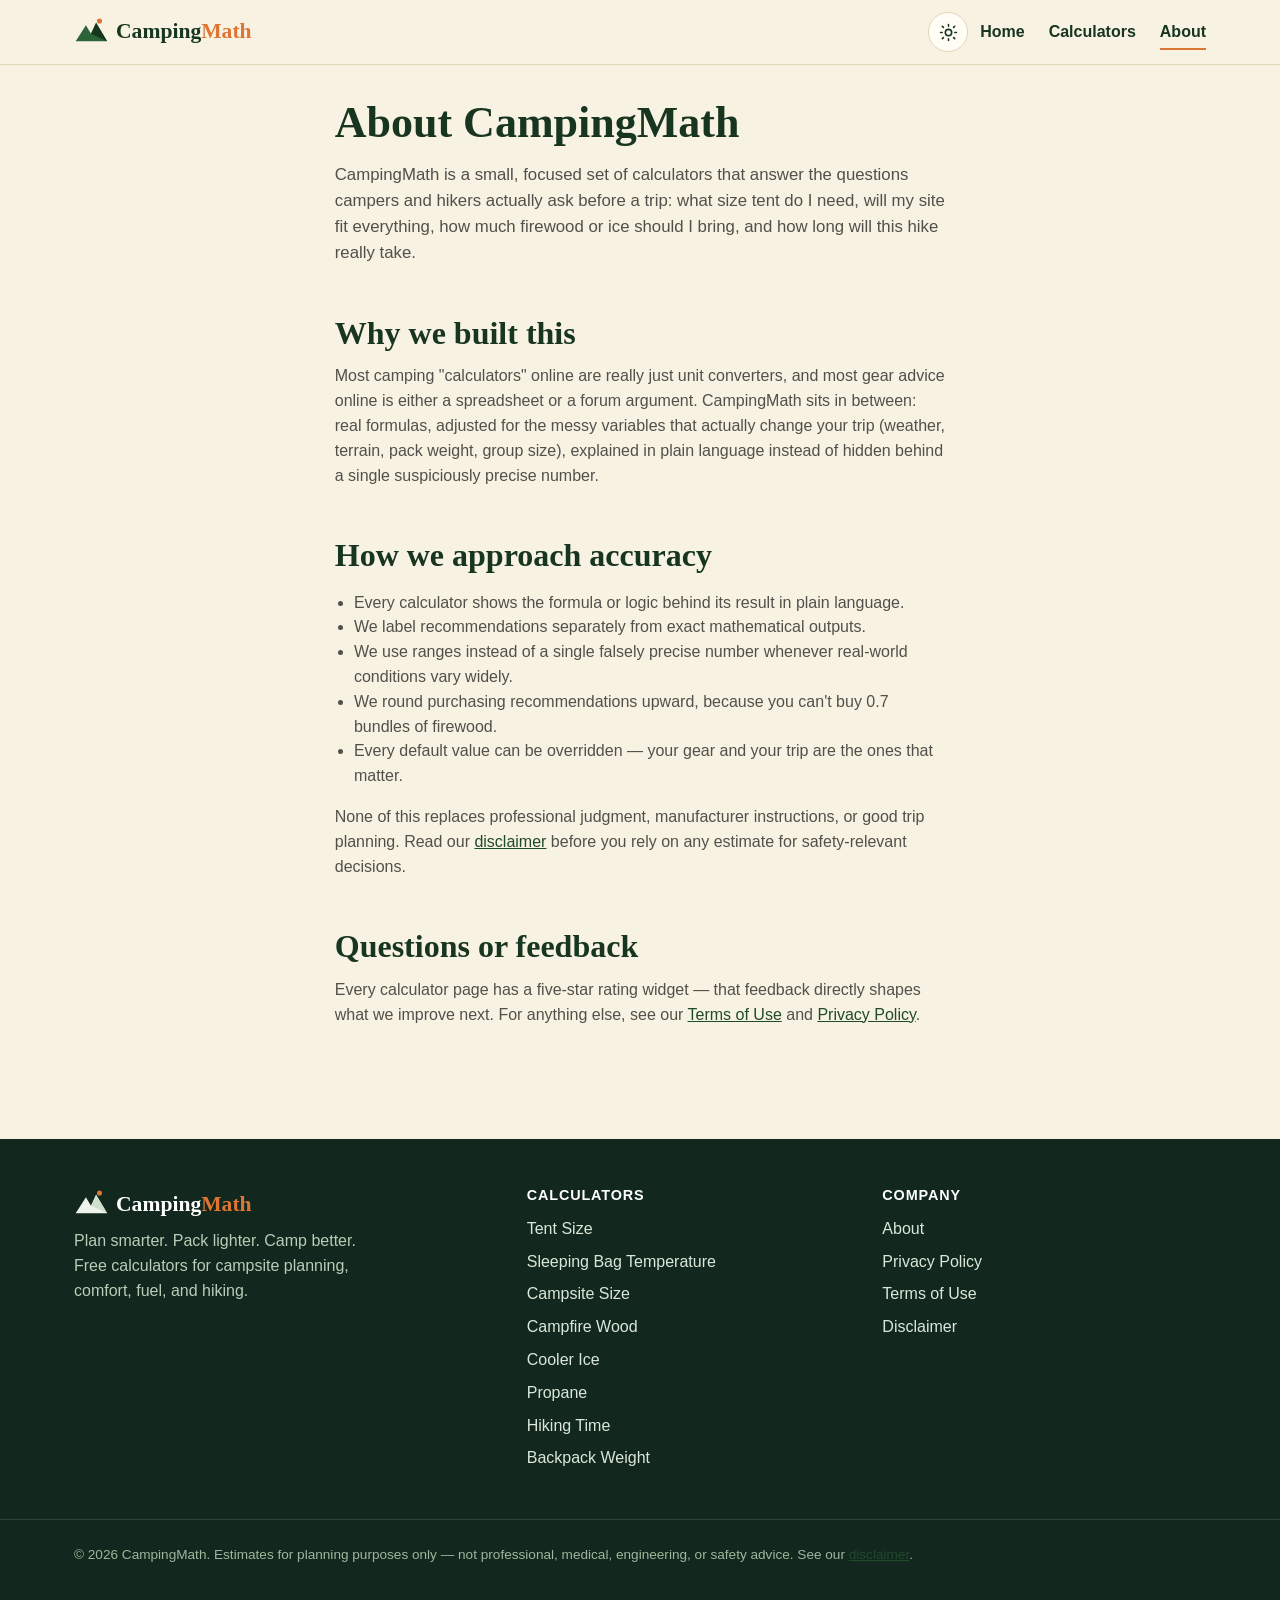
==== commit 13c8b638: "Remove outdated family of sites section" ====
--- a/about.html
+++ b/about.html
@@ -3,6 +3,14 @@
 <head>
 <meta charset="UTF-8">
 <meta name="viewport" content="width=device-width, initial-scale=1">
+<!-- Google tag (gtag.js) -->
+<script async src="https://www.googletagmanager.com/gtag/js?id=G-JSXPWZ4VCS"></script>
+<script>
+  window.dataLayer = window.dataLayer || [];
+  function gtag(){ dataLayer.push(arguments); }
+  gtag("js", new Date());
+  gtag("config", "G-JSXPWZ4VCS");
+</script>
 <title>About CampingMath — Free Camping &amp; Hiking Calculators</title>
 <meta name="description" content="CampingMath builds free, transparent planning calculators for campsite setup, camp comfort, fuel and supplies, and hiking and packing. Learn who we are and how our estimates work.">
 <link rel="canonical" href="https://campingmath.com/about.html">
@@ -56,9 +64,6 @@
 
       <h2>Why we built this</h2>
       <p>Most camping "calculators" online are really just unit converters, and most gear advice online is either a spreadsheet or a forum argument. CampingMath sits in between: real formulas, adjusted for the messy variables that actually change your trip (weather, terrain, pack weight, group size), explained in plain language instead of hidden behind a single suspiciously precise number.</p>
-
-      <h2>Part of a family of planning tools</h2>
-      <p>CampingMath is part of a small family of practical, no-nonsense planning sites, alongside <strong>Backyard Math</strong> (yard and landscaping projects) and <strong>Split Math</strong> (splitting costs and bills fairly). Each site follows the same philosophy: clear inputs, honest outputs, and no accounts or paywalls.</p>
 
       <h2>How we approach accuracy</h2>
       <ul>
--- a/css/style.css
+++ b/css/style.css
@@ -56,6 +56,10 @@
   --callout-info-bg: var(--sky-tint);
   --callout-info-border: #bcdae2;
   --callout-info-text: #244752;
+
+  /* Unfilled star color: needs enough contrast against --rating-widget-bg in
+     both themes to actually be visible/clickable, not just decorative. */
+  --star-empty: rgba(41, 39, 34, 0.32);
 
   /* Type */
   --font-body: -apple-system, BlinkMacSystemFont, "Segoe UI", Roboto, "Helvetica Neue", Arial, sans-serif;
@@ -447,7 +451,7 @@
 .rating-widget { text-align: center; padding: var(--space-6); background: var(--forest-100); }
 .rating-title { margin-bottom: var(--space-3); }
 .stars { display: inline-flex; gap: 0.2em; font-size: 2rem; }
-.stars .star { background: none; border: none; cursor: pointer; color: rgba(41, 39, 34, 0.28); padding: 0.1em; line-height: 1; transition: transform 120ms ease, color 120ms ease; }
+.stars .star { background: none; border: none; cursor: pointer; color: var(--star-empty); padding: 0.1em; line-height: 1; transition: transform 120ms ease, color 120ms ease; }
 .stars .star:hover, .stars .star:focus-visible { transform: scale(1.15); }
 .stars.is-hovering .star.filled,
 .stars .star.selected { color: var(--ember); }
@@ -556,6 +560,8 @@
   --callout-info-bg: var(--sky-tint);
   --callout-info-border: #3f6f80;
   --callout-info-text: #bcdae2;
+
+  --star-empty: rgba(255, 255, 255, 0.38);
 
   --shadow-sm: 0 1px 2px rgba(0, 0, 0, 0.35), 0 1px 1px rgba(0, 0, 0, 0.25);
   --shadow-md: 0 6px 20px rgba(0, 0, 0, 0.4), 0 2px 6px rgba(0, 0, 0, 0.25);
@@ -600,6 +606,7 @@
     --callout-info-bg: var(--sky-tint);
     --callout-info-border: #3f6f80;
     --callout-info-text: #bcdae2;
+    --star-empty: rgba(255, 255, 255, 0.38);
     --shadow-sm: 0 1px 2px rgba(0, 0, 0, 0.35), 0 1px 1px rgba(0, 0, 0, 0.25);
     --shadow-md: 0 6px 20px rgba(0, 0, 0, 0.4), 0 2px 6px rgba(0, 0, 0, 0.25);
     --shadow-lg: 0 18px 40px rgba(0, 0, 0, 0.5), 0 6px 16px rgba(0, 0, 0, 0.3);
